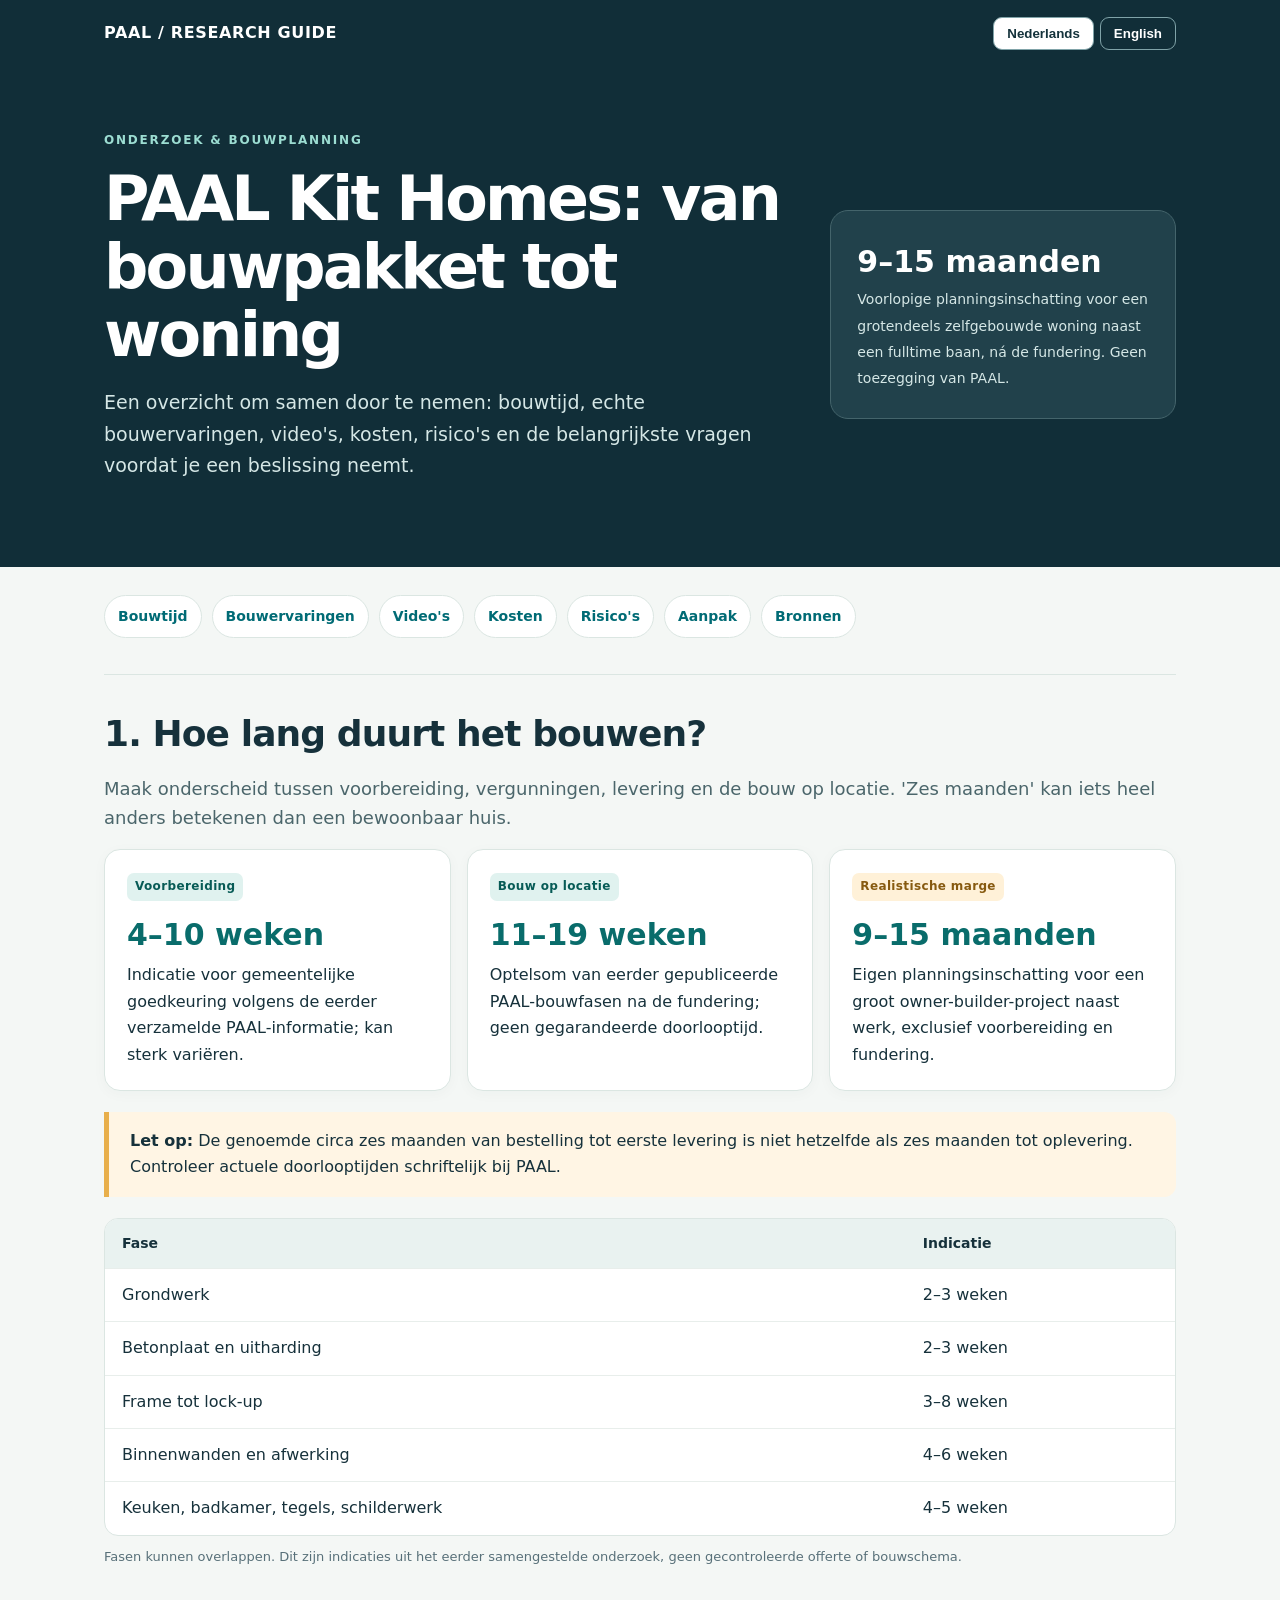
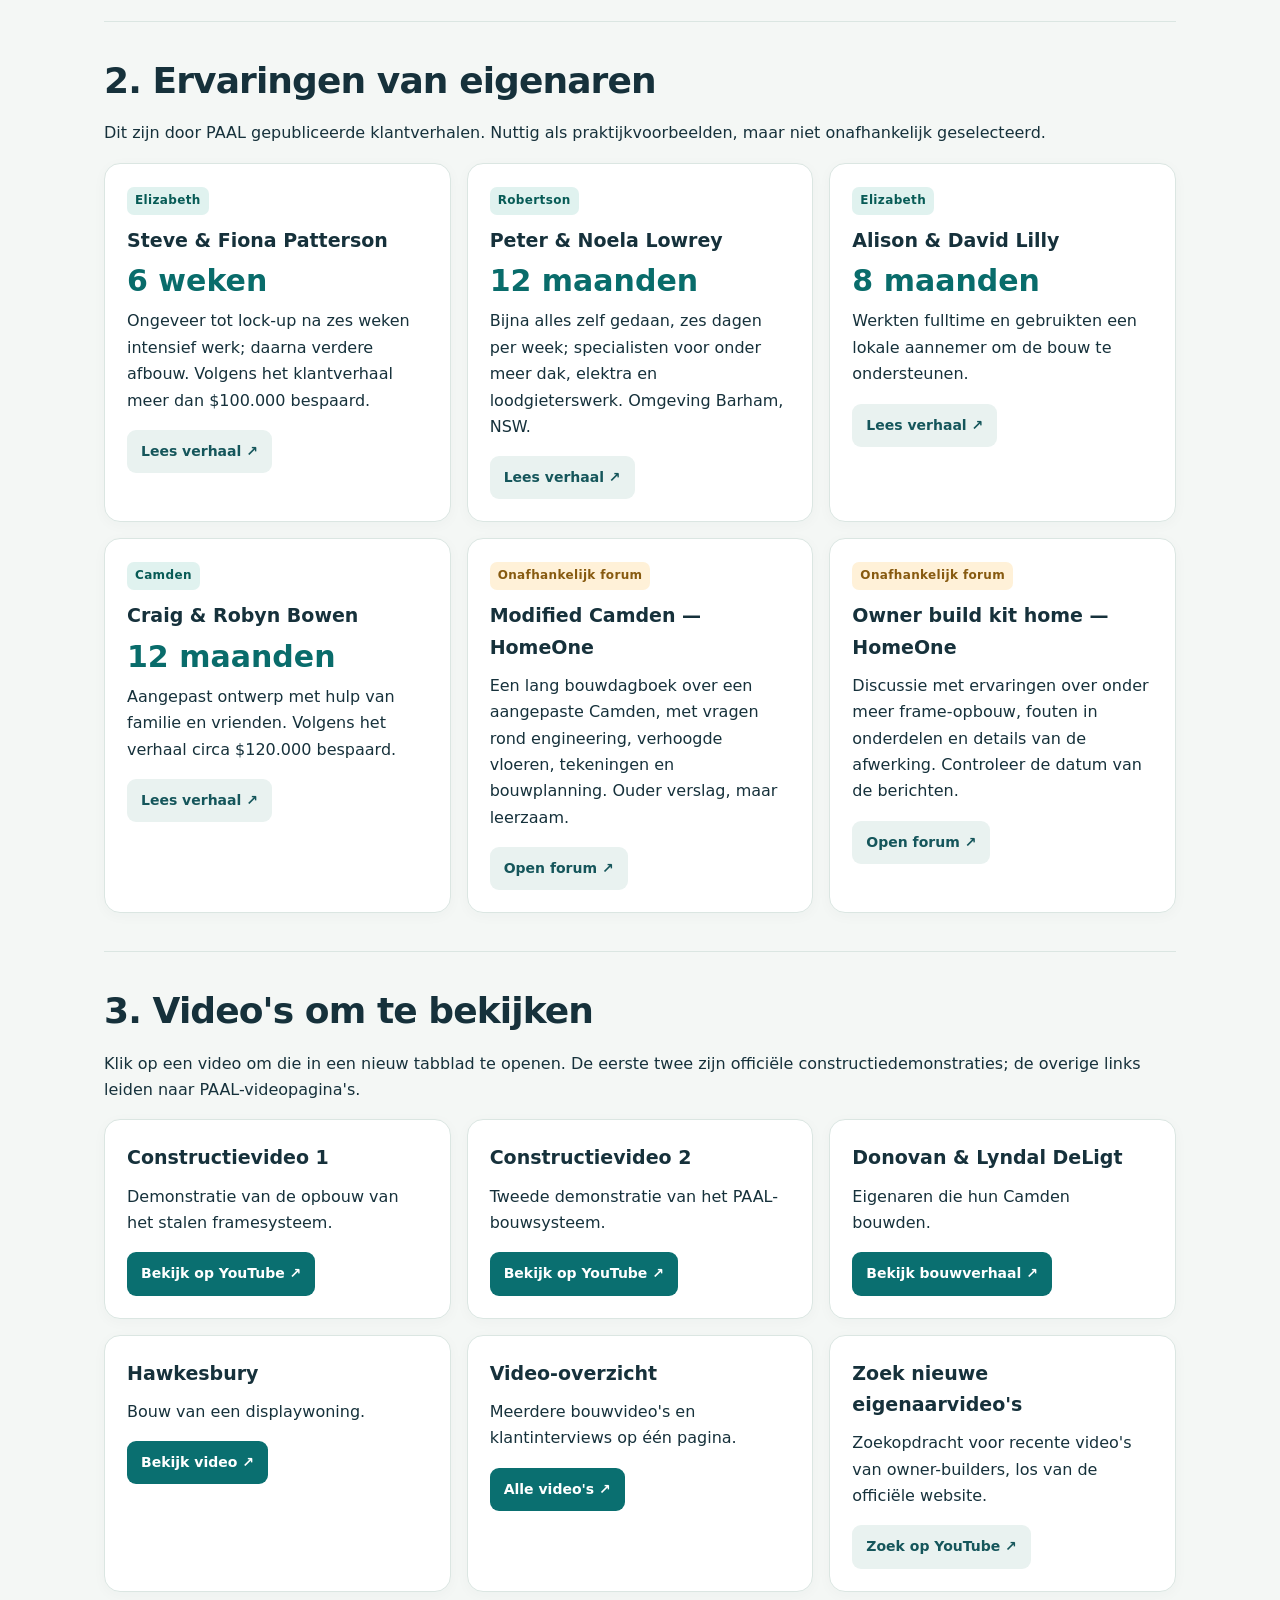
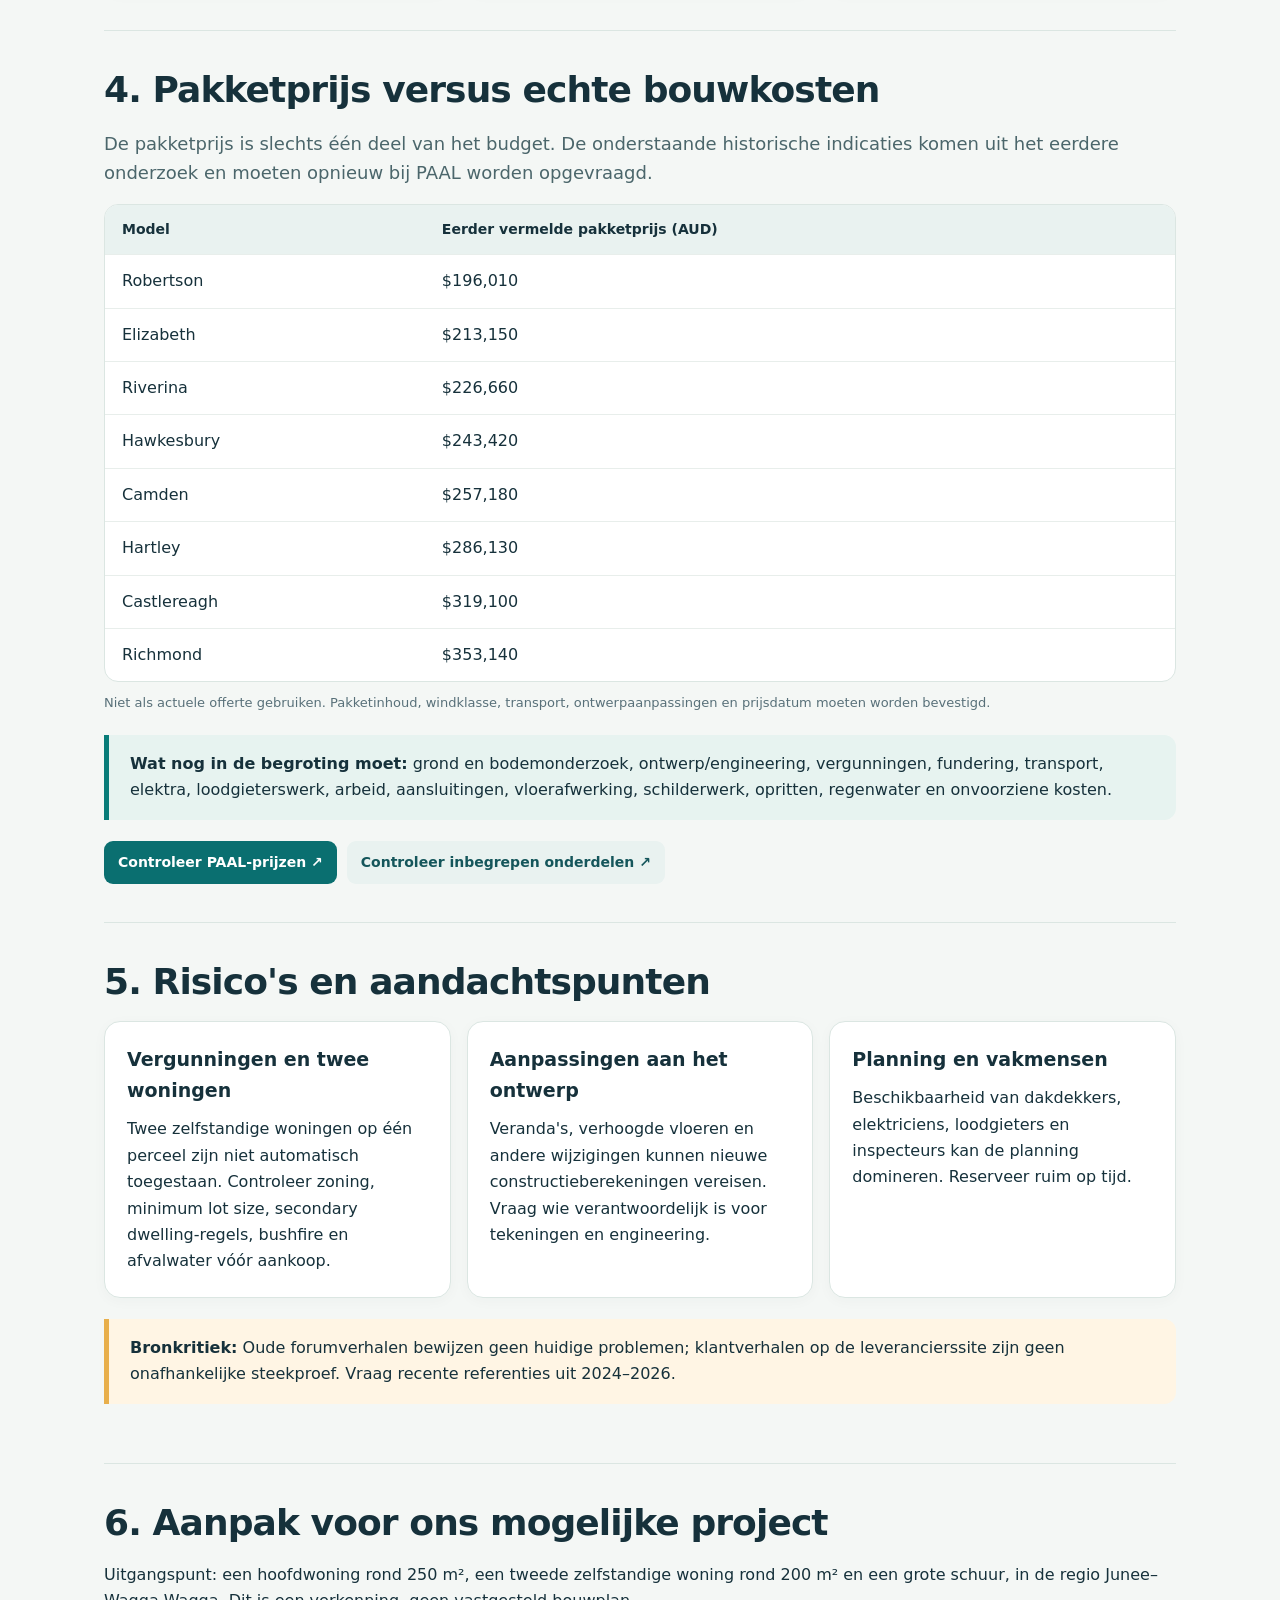
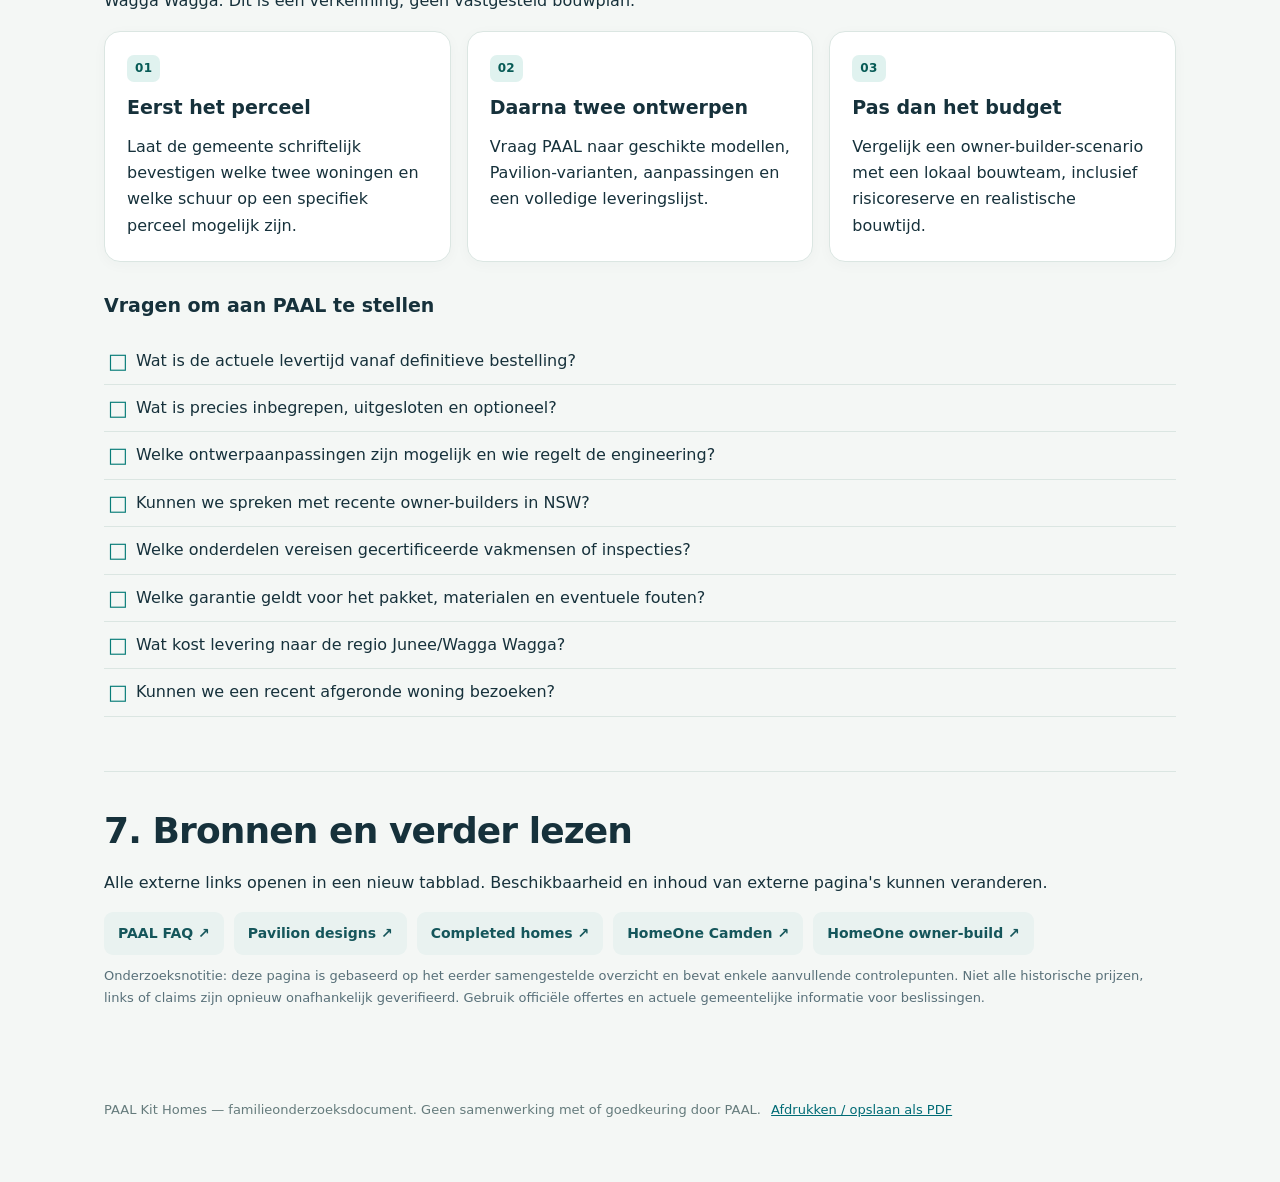
==== index.html @ 4a8296b1 "Add files via upload" ====
<!doctype html>
<html lang="nl"><head><meta charset="utf-8"><meta name="viewport" content="width=device-width,initial-scale=1"><meta name="theme-color" content="#132d36"><title>PAAL Kit Homes | Research Guide</title>
<style>
:root{--ink:#16313b;--muted:#587079;--bg:#f4f7f5;--card:#fff;--accent:#087c78;--line:#dbe6e2;--gold:#e8af4b}*{box-sizing:border-box}html{scroll-behavior:smooth}body{margin:0;font:16px/1.65 system-ui,-apple-system,BlinkMacSystemFont,"Segoe UI",sans-serif;color:var(--ink);background:var(--bg)}a{color:#006b75;text-underline-offset:3px}a:hover{color:#06474c}.top{background:#112e38;color:#fff}.nav{max-width:1120px;margin:auto;padding:17px 24px;display:flex;justify-content:space-between;gap:16px;align-items:center}.brand{font-weight:800;letter-spacing:.04em}.language{display:flex;gap:6px}.language button{border:1px solid #80a3a8;color:white;background:transparent;padding:8px 13px;border-radius:9px;cursor:pointer;font-weight:700}.language button[aria-pressed=true]{background:#fff;color:#14323b}.hero{max-width:1120px;margin:auto;padding:64px 24px 70px;display:grid;grid-template-columns:1.5fr .75fr;gap:35px;align-items:center}.eyebrow{text-transform:uppercase;letter-spacing:.15em;font-size:12px;color:#9cddd2;font-weight:800}.hero h1{font-size:clamp(36px,5vw,62px);line-height:1.1;letter-spacing:-.045em;margin:14px 0 18px}.hero p{font-size:19px;color:#d5e7e6;max-width:650px}.hero-note{border:1px solid #44646b;background:#21414b;border-radius:18px;padding:26px}.hero-note strong{display:block;color:#fff;font-size:30px}.hero-note span{color:#d5e7e6;font-size:14px}.container{max-width:1120px;margin:auto;padding:0 24px}.jump{display:flex;flex-wrap:wrap;gap:10px;margin:28px 0 36px}.jump a{border:1px solid var(--line);background:#fff;padding:9px 13px;border-radius:100px;text-decoration:none;font-size:14px;font-weight:650}.section{padding:25px 0 38px;border-top:1px solid var(--line)}h2{font-size:clamp(26px,3vw,36px);line-height:1.2;letter-spacing:-.025em;margin:12px 0 18px}h3{font-size:19px;margin:0 0 8px}p{margin:10px 0 16px}.lead{font-size:18px;color:#4b666b}.grid{display:grid;grid-template-columns:repeat(3,1fr);gap:16px}.card{background:var(--card);border:1px solid var(--line);border-radius:16px;padding:22px;box-shadow:0 3px 14px #0a343008}.card p:last-child{margin-bottom:0}.tag{display:inline-block;font-size:12px;font-weight:750;letter-spacing:.03em;border-radius:7px;padding:4px 8px;background:#e0f2ef;color:#075b56;margin-bottom:10px}.tag.caution{background:#fff1d8;color:#875a10}.stat{font-size:30px;font-weight:800;line-height:1.15;color:#096c6b;margin:7px 0}.table-wrap{overflow-x:auto;background:white;border:1px solid var(--line);border-radius:14px}table{width:100%;border-collapse:collapse;min-width:580px}th,td{text-align:left;padding:13px 17px;border-bottom:1px solid #e8eeeb;vertical-align:top}th{background:#e9f2f0;font-size:14px}tr:last-child td{border-bottom:0}.callout{border-left:5px solid var(--accent);background:#e7f3f0;border-radius:0 12px 12px 0;padding:16px 21px;margin:21px 0}.callout.warn{border-color:var(--gold);background:#fff5e4}.links{display:flex;gap:10px;flex-wrap:wrap;margin-top:15px}.btn{display:inline-block;text-decoration:none;background:#0a6f70;color:white;border-radius:9px;padding:10px 14px;font-weight:700;font-size:14px}.btn:hover{color:#fff;background:#075455}.btn.secondary{background:#e9f2f0;color:#15565b}.checklist{list-style:none;padding:0}.checklist li{padding:10px 0 10px 32px;border-bottom:1px solid var(--line);position:relative}.checklist li:before{content:"□";position:absolute;left:4px;color:#087c78;font-size:21px;top:6px}.footer{padding:36px 0 60px;color:#657b7c;font-size:13px}.small{font-size:13px;color:var(--muted)}.lang{display:none}.lang.active{display:contents}@media(max-width:760px){.hero{grid-template-columns:1fr;padding:40px 24px}.grid{grid-template-columns:1fr}.nav{padding:13px 18px}.hero-note{max-width:450px}}@media print{.top{background:#fff;color:#000}.hero p,.hero-note span{color:#333}.jump,.language{display:none}.section{break-inside:avoid}.card{box-shadow:none}.btn{color:#000;background:#fff;border:1px solid #aaa}}
</style></head><body>
<div class="top"><div class="nav"><div class="brand">PAAL / RESEARCH GUIDE</div><div class="language" role="group" aria-label="Language"><button id="nl" type="button" aria-pressed="true">Nederlands</button><button id="en" type="button" aria-pressed="false">English</button></div></div><div class="hero"><div><div class="eyebrow"><span data-nl="Onderzoek & bouwplanning" data-en="Research & build planning"></span></div><h1 data-nl="PAAL Kit Homes: van bouwpakket tot woning" data-en="PAAL Kit Homes: from kit to completed home"></h1><p data-nl="Een overzicht om samen door te nemen: bouwtijd, echte bouwervaringen, video's, kosten, risico's en de belangrijkste vragen voordat je een beslissing neemt." data-en="A guide to review together: construction timelines, real owner experiences, videos, costs, risks and the key questions to ask before making a decision."></p></div><aside class="hero-note"><strong data-nl="9–15 maanden" data-en="9–15 months"></strong><span data-nl="Voorlopige planningsinschatting voor een grotendeels zelfgebouwde woning naast een fulltime baan, ná de fundering. Geen toezegging van PAAL." data-en="Indicative planning estimate for a mostly owner-built home alongside full-time work, AFTER foundations. Not a PAAL commitment."></span></aside></div></div>
<main class="container">
<nav class="jump" aria-label="Contents"><a href="#timeline" data-nl="Bouwtijd" data-en="Timeline"></a><a href="#owners" data-nl="Bouwervaringen" data-en="Owner stories"></a><a href="#videos" data-nl="Video's" data-en="Videos"></a><a href="#costs" data-nl="Kosten" data-en="Costs"></a><a href="#risks" data-nl="Risico's" data-en="Risks"></a><a href="#plan" data-nl="Aanpak" data-en="Approach"></a><a href="#sources" data-nl="Bronnen" data-en="Sources"></a></nav>
<section class="section" id="timeline"><h2 data-nl="1. Hoe lang duurt het bouwen?" data-en="1. How long does construction take?"></h2><p class="lead" data-nl="Maak onderscheid tussen voorbereiding, vergunningen, levering en de bouw op locatie. 'Zes maanden' kan iets heel anders betekenen dan een bewoonbaar huis." data-en="Separate design, approvals, delivery and on-site construction. 'Six months' may mean something very different from a move-in-ready home."></p><div class="grid"><article class="card"><span class="tag" data-nl="Voorbereiding" data-en="Preparation"></span><div class="stat">4–10 <span data-nl="weken" data-en="weeks"></span></div><p data-nl="Indicatie voor gemeentelijke goedkeuring volgens de eerder verzamelde PAAL-informatie; kan sterk variëren." data-en="Indicative council approval window from previously gathered PAAL information; can vary substantially."></p></article><article class="card"><span class="tag" data-nl="Bouw op locatie" data-en="On-site build"></span><div class="stat">11–19 <span data-nl="weken" data-en="weeks"></span></div><p data-nl="Optelsom van eerder gepubliceerde PAAL-bouwfasen na de fundering; geen gegarandeerde doorlooptijd." data-en="Sum of previously published PAAL build phases after foundations; not a guaranteed completion period."></p></article><article class="card"><span class="tag caution" data-nl="Realistische marge" data-en="Realistic allowance"></span><div class="stat">9–15 <span data-nl="maanden" data-en="months"></span></div><p data-nl="Eigen planningsinschatting voor een groot owner-builder-project naast werk, exclusief voorbereiding en fundering." data-en="Independent planning allowance for a large owner-builder project alongside employment, excluding approvals and foundations."></p></article></div><div class="callout warn"><strong data-nl="Let op:" data-en="Important:"></strong> <span data-nl="De genoemde circa zes maanden van bestelling tot eerste levering is niet hetzelfde als zes maanden tot oplevering. Controleer actuele doorlooptijden schriftelijk bij PAAL." data-en="The previously cited roughly six months from order to initial kit delivery is NOT six months to completion. Confirm current lead times with PAAL in writing."></span></div><div class="table-wrap"><table><thead><tr><th data-nl="Fase" data-en="Stage"></th><th data-nl="Indicatie" data-en="Indicative duration"></th></tr></thead><tbody><tr><td data-nl="Grondwerk" data-en="Site preparation"></td><td>2–3 <span data-nl="weken" data-en="weeks"></span></td></tr><tr><td data-nl="Betonplaat en uitharding" data-en="Slab and curing"></td><td>2–3 <span data-nl="weken" data-en="weeks"></span></td></tr><tr><td data-nl="Frame tot lock-up" data-en="Frame to lock-up"></td><td>3–8 <span data-nl="weken" data-en="weeks"></span></td></tr><tr><td data-nl="Binnenwanden en afwerking" data-en="Internal linings and fit-out"></td><td>4–6 <span data-nl="weken" data-en="weeks"></span></td></tr><tr><td data-nl="Keuken, badkamer, tegels, schilderwerk" data-en="Kitchen, bathroom, tiling and painting"></td><td>4–5 <span data-nl="weken" data-en="weeks"></span></td></tr></tbody></table></div><p class="small" data-nl="Fasen kunnen overlappen. Dit zijn indicaties uit het eerder samengestelde onderzoek, geen gecontroleerde offerte of bouwschema." data-en="Stages may overlap. These are indicative figures from the earlier research summary, not a verified quote or construction schedule."></p></section>
<section class="section" id="owners"><h2 data-nl="2. Ervaringen van eigenaren" data-en="2. Owner-builder experiences"></h2><p data-nl="Dit zijn door PAAL gepubliceerde klantverhalen. Nuttig als praktijkvoorbeelden, maar niet onafhankelijk geselecteerd." data-en="These customer stories were published by PAAL. Useful examples, but not independently selected."></p><div class="grid"><article class="card"><span class="tag">Elizabeth</span><h3>Steve & Fiona Patterson</h3><div class="stat">6 <span data-nl="weken" data-en="weeks"></span></div><p data-nl="Ongeveer tot lock-up na zes weken intensief werk; daarna verdere afbouw. Volgens het klantverhaal meer dan $100.000 bespaard." data-en="Approximately reached lock-up after six weeks of intensive work; finishing continued afterwards. Owner story claims savings above $100,000."></p><div class="links"><a class="btn secondary" href="https://www.paalkithomes.com.au/testimonial-pages/patterson.php" target="_blank" rel="noopener" data-nl="Lees verhaal ↗" data-en="Read story ↗"></a></div></article><article class="card"><span class="tag">Robertson</span><h3>Peter & Noela Lowrey</h3><div class="stat">12 <span data-nl="maanden" data-en="months"></span></div><p data-nl="Bijna alles zelf gedaan, zes dagen per week; specialisten voor onder meer dak, elektra en loodgieterswerk. Omgeving Barham, NSW." data-en="Mostly DIY, six days a week; specialists for roofing, electrical and plumbing. Near Barham, NSW."></p><div class="links"><a class="btn secondary" href="https://www.paalkithomes.com.au/testimonial-pages/pete-and-noela-lowrey.php" target="_blank" rel="noopener" data-nl="Lees verhaal ↗" data-en="Read story ↗"></a></div></article><article class="card"><span class="tag">Elizabeth</span><h3>Alison & David Lilly</h3><div class="stat">8 <span data-nl="maanden" data-en="months"></span></div><p data-nl="Werkten fulltime en gebruikten een lokale aannemer om de bouw te ondersteunen." data-en="Both worked full-time and engaged a local builder to help with construction."></p><div class="links"><a class="btn secondary" href="https://www.paalkithomes.com.au/testimonial-pages/lilly-glenorie.php" target="_blank" rel="noopener" data-nl="Lees verhaal ↗" data-en="Read story ↗"></a></div></article><article class="card"><span class="tag">Camden</span><h3>Craig & Robyn Bowen</h3><div class="stat">12 <span data-nl="maanden" data-en="months"></span></div><p data-nl="Aangepast ontwerp met hulp van familie en vrienden. Volgens het verhaal circa $120.000 bespaard." data-en="Modified design with help from family and friends. Story claims approximately $120,000 in savings."></p><div class="links"><a class="btn secondary" href="https://www.paalkithomes.com.au/testimonial-pages/bowen-family.php" target="_blank" rel="noopener" data-nl="Lees verhaal ↗" data-en="Read story ↗"></a></div></article><article class="card"><span class="tag caution" data-nl="Onafhankelijk forum" data-en="Independent forum"></span><h3>Modified Camden — HomeOne</h3><p data-nl="Een lang bouwdagboek over een aangepaste Camden, met vragen rond engineering, verhoogde vloeren, tekeningen en bouwplanning. Ouder verslag, maar leerzaam." data-en="A long build diary covering a modified Camden, engineering, raised floors, drawings and project planning. Older material, but instructive."></p><div class="links"><a class="btn secondary" href="https://forum.homeone.com.au/viewtopic.php?f=38&t=34648" target="_blank" rel="noopener" data-nl="Open forum ↗" data-en="Open forum ↗"></a></div></article><article class="card"><span class="tag caution" data-nl="Onafhankelijk forum" data-en="Independent forum"></span><h3>Owner build kit home — HomeOne</h3><p data-nl="Discussie met ervaringen over onder meer frame-opbouw, fouten in onderdelen en details van de afwerking. Controleer de datum van de berichten." data-en="Discussion of frame erection, kit-component issues and finishing details. Check the dates of individual posts."></p><div class="links"><a class="btn secondary" href="https://forum.homeone.com.au/viewtopic.php?f=38&t=53574" target="_blank" rel="noopener" data-nl="Open forum ↗" data-en="Open forum ↗"></a></div></article></div></section>
<section class="section" id="videos"><h2 data-nl="3. Video's om te bekijken" data-en="3. Videos worth watching"></h2><p data-nl="Klik op een video om die in een nieuw tabblad te openen. De eerste twee zijn officiële constructiedemonstraties; de overige links leiden naar PAAL-videopagina's." data-en="Open each video in a new tab. The first two are official construction demonstrations; the other links lead to PAAL video pages."></p><div class="grid"><article class="card"><h3 data-nl="Constructievideo 1" data-en="Construction video 1"></h3><p data-nl="Demonstratie van de opbouw van het stalen framesysteem." data-en="Demonstration of the steel-frame assembly process."></p><a class="btn" href="https://www.youtube.com/watch?v=qHJHJWfPE0Q" target="_blank" rel="noopener" data-nl="Bekijk op YouTube ↗" data-en="Watch on YouTube ↗"></a></article><article class="card"><h3 data-nl="Constructievideo 2" data-en="Construction video 2"></h3><p data-nl="Tweede demonstratie van het PAAL-bouwsysteem." data-en="A second demonstration of the PAAL building system."></p><a class="btn" href="https://www.youtube.com/watch?v=G8zOZgBZOZg" target="_blank" rel="noopener" data-nl="Bekijk op YouTube ↗" data-en="Watch on YouTube ↗"></a></article><article class="card"><h3>Donovan & Lyndal DeLigt</h3><p data-nl="Eigenaren die hun Camden bouwden." data-en="Owners building their Camden home."></p><a class="btn" href="https://www.paalkithomes.com.au/video/kit-home-owner-builder.php" target="_blank" rel="noopener" data-nl="Bekijk bouwverhaal ↗" data-en="Watch build story ↗"></a></article><article class="card"><h3>Hawkesbury</h3><p data-nl="Bouw van een displaywoning." data-en="Construction of a display home."></p><a class="btn" href="https://www.paalkithomes.com.au/video/easy-to-build-kit-homes.php" target="_blank" rel="noopener" data-nl="Bekijk video ↗" data-en="Watch video ↗"></a></article><article class="card"><h3 data-nl="Video-overzicht" data-en="Video collection"></h3><p data-nl="Meerdere bouwvideo's en klantinterviews op één pagina." data-en="More construction videos and customer interviews in one place."></p><a class="btn" href="https://www.paalkithomes.com.au/video/videos-construction-design.php" target="_blank" rel="noopener" data-nl="Alle video's ↗" data-en="All videos ↗"></a></article><article class="card"><h3 data-nl="Zoek nieuwe eigenaarvideo's" data-en="Find newer owner videos"></h3><p data-nl="Zoekopdracht voor recente video's van owner-builders, los van de officiële website." data-en="Search for newer owner-builder videos beyond the official site."></p><a class="btn secondary" href="https://www.youtube.com/results?search_query=PAAL+kit+homes+owner+builder" target="_blank" rel="noopener" data-nl="Zoek op YouTube ↗" data-en="Search YouTube ↗"></a></article></div></section>
<section class="section" id="costs"><h2 data-nl="4. Pakketprijs versus echte bouwkosten" data-en="4. Kit price versus total build cost"></h2><p class="lead" data-nl="De pakketprijs is slechts één deel van het budget. De onderstaande historische indicaties komen uit het eerdere onderzoek en moeten opnieuw bij PAAL worden opgevraagd." data-en="The kit price is only one part of the budget. The indicative figures below came from earlier research and must be reconfirmed with PAAL."></p><div class="table-wrap"><table><thead><tr><th data-nl="Model" data-en="Model"></th><th data-nl="Eerder vermelde pakketprijs (AUD)" data-en="Previously quoted kit price (AUD)"></th></tr></thead><tbody><tr><td>Robertson</td><td>$196,010</td></tr><tr><td>Elizabeth</td><td>$213,150</td></tr><tr><td>Riverina</td><td>$226,660</td></tr><tr><td>Hawkesbury</td><td>$243,420</td></tr><tr><td>Camden</td><td>$257,180</td></tr><tr><td>Hartley</td><td>$286,130</td></tr><tr><td>Castlereagh</td><td>$319,100</td></tr><tr><td>Richmond</td><td>$353,140</td></tr></tbody></table></div><p class="small" data-nl="Niet als actuele offerte gebruiken. Pakketinhoud, windklasse, transport, ontwerpaanpassingen en prijsdatum moeten worden bevestigd." data-en="Not a current quote. Confirm inclusions, wind classification, freight, modifications and quote date."></p><div class="callout"><strong data-nl="Wat nog in de begroting moet:" data-en="Also allow for:"></strong> <span data-nl="grond en bodemonderzoek, ontwerp/engineering, vergunningen, fundering, transport, elektra, loodgieterswerk, arbeid, aansluitingen, vloerafwerking, schilderwerk, opritten, regenwater en onvoorziene kosten." data-en="land and geotechnical investigation, design/engineering, approvals, foundations, freight, electrical, plumbing, labour, utilities, flooring, painting, driveway, stormwater and contingency."></span></div><div class="links"><a class="btn" href="https://www.paalkithomes.com.au/about/kit-homes-prices.php" target="_blank" rel="noopener" data-nl="Controleer PAAL-prijzen ↗" data-en="Check PAAL prices ↗"></a><a class="btn secondary" href="https://www.paalkithomes.com.au/about/kit-homes-inclusions.php" target="_blank" rel="noopener" data-nl="Controleer inbegrepen onderdelen ↗" data-en="Check kit inclusions ↗"></a></div></section>
<section class="section" id="risks"><h2 data-nl="5. Risico's en aandachtspunten" data-en="5. Risks and watch-outs"></h2><div class="grid"><article class="card"><h3 data-nl="Vergunningen en twee woningen" data-en="Approvals and two dwellings"></h3><p data-nl="Twee zelfstandige woningen op één perceel zijn niet automatisch toegestaan. Controleer zoning, minimum lot size, secondary dwelling-regels, bushfire en afvalwater vóór aankoop." data-en="Two independent dwellings on one lot are not automatically permitted. Check zoning, minimum lot size, secondary-dwelling rules, bushfire requirements and wastewater before buying."></p></article><article class="card"><h3 data-nl="Aanpassingen aan het ontwerp" data-en="Design modifications"></h3><p data-nl="Veranda's, verhoogde vloeren en andere wijzigingen kunnen nieuwe constructieberekeningen vereisen. Vraag wie verantwoordelijk is voor tekeningen en engineering." data-en="Verandahs, raised floors and other changes can require revised structural engineering. Confirm who owns drawings and engineering responsibility."></p></article><article class="card"><h3 data-nl="Planning en vakmensen" data-en="Scheduling and trades"></h3><p data-nl="Beschikbaarheid van dakdekkers, elektriciens, loodgieters en inspecteurs kan de planning domineren. Reserveer ruim op tijd." data-en="Availability of roofers, electricians, plumbers and inspectors can control the critical path. Book well ahead."></p></article></div><div class="callout warn"><strong data-nl="Bronkritiek:" data-en="Source caution:"></strong> <span data-nl="Oude forumverhalen bewijzen geen huidige problemen; klantverhalen op de leverancierssite zijn geen onafhankelijke steekproef. Vraag recente referenties uit 2024–2026." data-en="Old forum reports do not establish current defects; supplier-selected testimonials are not an independent sample. Request recent 2024–2026 references."></span></div></section>
<section class="section" id="plan"><h2 data-nl="6. Aanpak voor ons mogelijke project" data-en="6. Approach for our potential project"></h2><p data-nl="Uitgangspunt: een hoofdwoning rond 250 m², een tweede zelfstandige woning rond 200 m² en een grote schuur, in de regio Junee–Wagga Wagga. Dit is een verkenning, geen vastgesteld bouwplan." data-en="Working concept: a main home around 250 m², a second independent home around 200 m² and a large shed, in the Junee–Wagga Wagga area. This is exploratory, not an approved build plan."></p><div class="grid"><article class="card"><span class="tag">01</span><h3 data-nl="Eerst het perceel" data-en="Land first"></h3><p data-nl="Laat de gemeente schriftelijk bevestigen welke twee woningen en welke schuur op een specifiek perceel mogelijk zijn." data-en="Obtain written council advice on whether the specific lot can support two dwellings and a large shed."></p></article><article class="card"><span class="tag">02</span><h3 data-nl="Daarna twee ontwerpen" data-en="Then two designs"></h3><p data-nl="Vraag PAAL naar geschikte modellen, Pavilion-varianten, aanpassingen en een volledige leveringslijst." data-en="Ask PAAL for suitable models, Pavilion options, modifications and a complete inclusions schedule."></p></article><article class="card"><span class="tag">03</span><h3 data-nl="Pas dan het budget" data-en="Only then the budget"></h3><p data-nl="Vergelijk een owner-builder-scenario met een lokaal bouwteam, inclusief risicoreserve en realistische bouwtijd." data-en="Compare an owner-builder scenario with a local building crew, including contingency and realistic timelines."></p></article></div><h3 style="margin-top:28px" data-nl="Vragen om aan PAAL te stellen" data-en="Questions to ask PAAL"></h3><ul class="checklist"><li data-nl="Wat is de actuele levertijd vanaf definitieve bestelling?" data-en="What is the current lead time from final order?"></li><li data-nl="Wat is precies inbegrepen, uitgesloten en optioneel?" data-en="Exactly what is included, excluded and optional?"></li><li data-nl="Welke ontwerpaanpassingen zijn mogelijk en wie regelt de engineering?" data-en="Which design changes are possible and who handles engineering?"></li><li data-nl="Kunnen we spreken met recente owner-builders in NSW?" data-en="Can we speak with recent owner-builders in NSW?"></li><li data-nl="Welke onderdelen vereisen gecertificeerde vakmensen of inspecties?" data-en="Which elements require licensed trades or inspections?"></li><li data-nl="Welke garantie geldt voor het pakket, materialen en eventuele fouten?" data-en="What warranties apply to the kit, materials and errors?"></li><li data-nl="Wat kost levering naar de regio Junee/Wagga Wagga?" data-en="What does delivery to Junee/Wagga Wagga cost?"></li><li data-nl="Kunnen we een recent afgeronde woning bezoeken?" data-en="Can we visit a recently completed home?"></li></ul></section>
<section class="section" id="sources"><h2 data-nl="7. Bronnen en verder lezen" data-en="7. Sources and further reading"></h2><p data-nl="Alle externe links openen in een nieuw tabblad. Beschikbaarheid en inhoud van externe pagina's kunnen veranderen." data-en="External links open in a new tab. Third-party page availability and content may change."></p><div class="links"><a class="btn secondary" href="https://www.paalkithomes.com.au/faq/" target="_blank" rel="noopener">PAAL FAQ ↗</a><a class="btn secondary" href="https://www.paalkithomes.com.au/kit-homes/pavilion-designs.php" target="_blank" rel="noopener">Pavilion designs ↗</a><a class="btn secondary" href="https://www.paalkithomes.com.au/kit-homes/completed-kit-homes.php" target="_blank" rel="noopener">Completed homes ↗</a><a class="btn secondary" href="https://forum.homeone.com.au/viewtopic.php?f=38&t=34648" target="_blank" rel="noopener">HomeOne Camden ↗</a><a class="btn secondary" href="https://forum.homeone.com.au/viewtopic.php?f=38&t=53574" target="_blank" rel="noopener">HomeOne owner-build ↗</a></div><p class="small" data-nl="Onderzoeksnotitie: deze pagina is gebaseerd op het eerder samengestelde overzicht en bevat enkele aanvullende controlepunten. Niet alle historische prijzen, links of claims zijn opnieuw onafhankelijk geverifieerd. Gebruik officiële offertes en actuele gemeentelijke informatie voor beslissingen." data-en="Research note: this page is based on an earlier research summary with additional due-diligence points. Not all historic prices, links or claims have been independently reverified. Use formal quotes and current council advice for decisions."></p></section>
<footer class="footer"><span data-nl="PAAL Kit Homes — familieonderzoeksdocument. Geen samenwerking met of goedkeuring door PAAL. " data-en="PAAL Kit Homes — family research guide. Not affiliated with or endorsed by PAAL. "></span><button type="button" onclick="window.print()" style="cursor:pointer;border:0;background:transparent;color:#006b75;text-decoration:underline;font:inherit" data-nl="Afdrukken / opslaan als PDF" data-en="Print / save as PDF"></button></footer>
</main><script>
(function(){const buttons={nl:document.getElementById('nl'),en:document.getElementById('en')};function setLang(lang){document.documentElement.lang=lang;document.querySelectorAll('[data-nl][data-en]').forEach(el=>{el.textContent=el.dataset[lang]});Object.keys(buttons).forEach(key=>buttons[key].setAttribute('aria-pressed',String(key===lang)));try{localStorage.setItem('paal-lang',lang)}catch(e){}}Object.keys(buttons).forEach(lang=>buttons[lang].addEventListener('click',()=>setLang(lang)));let saved='nl';try{saved=localStorage.getItem('paal-lang')||'nl'}catch(e){}setLang(saved==='en'?'en':'nl')})();
</script></body></html>
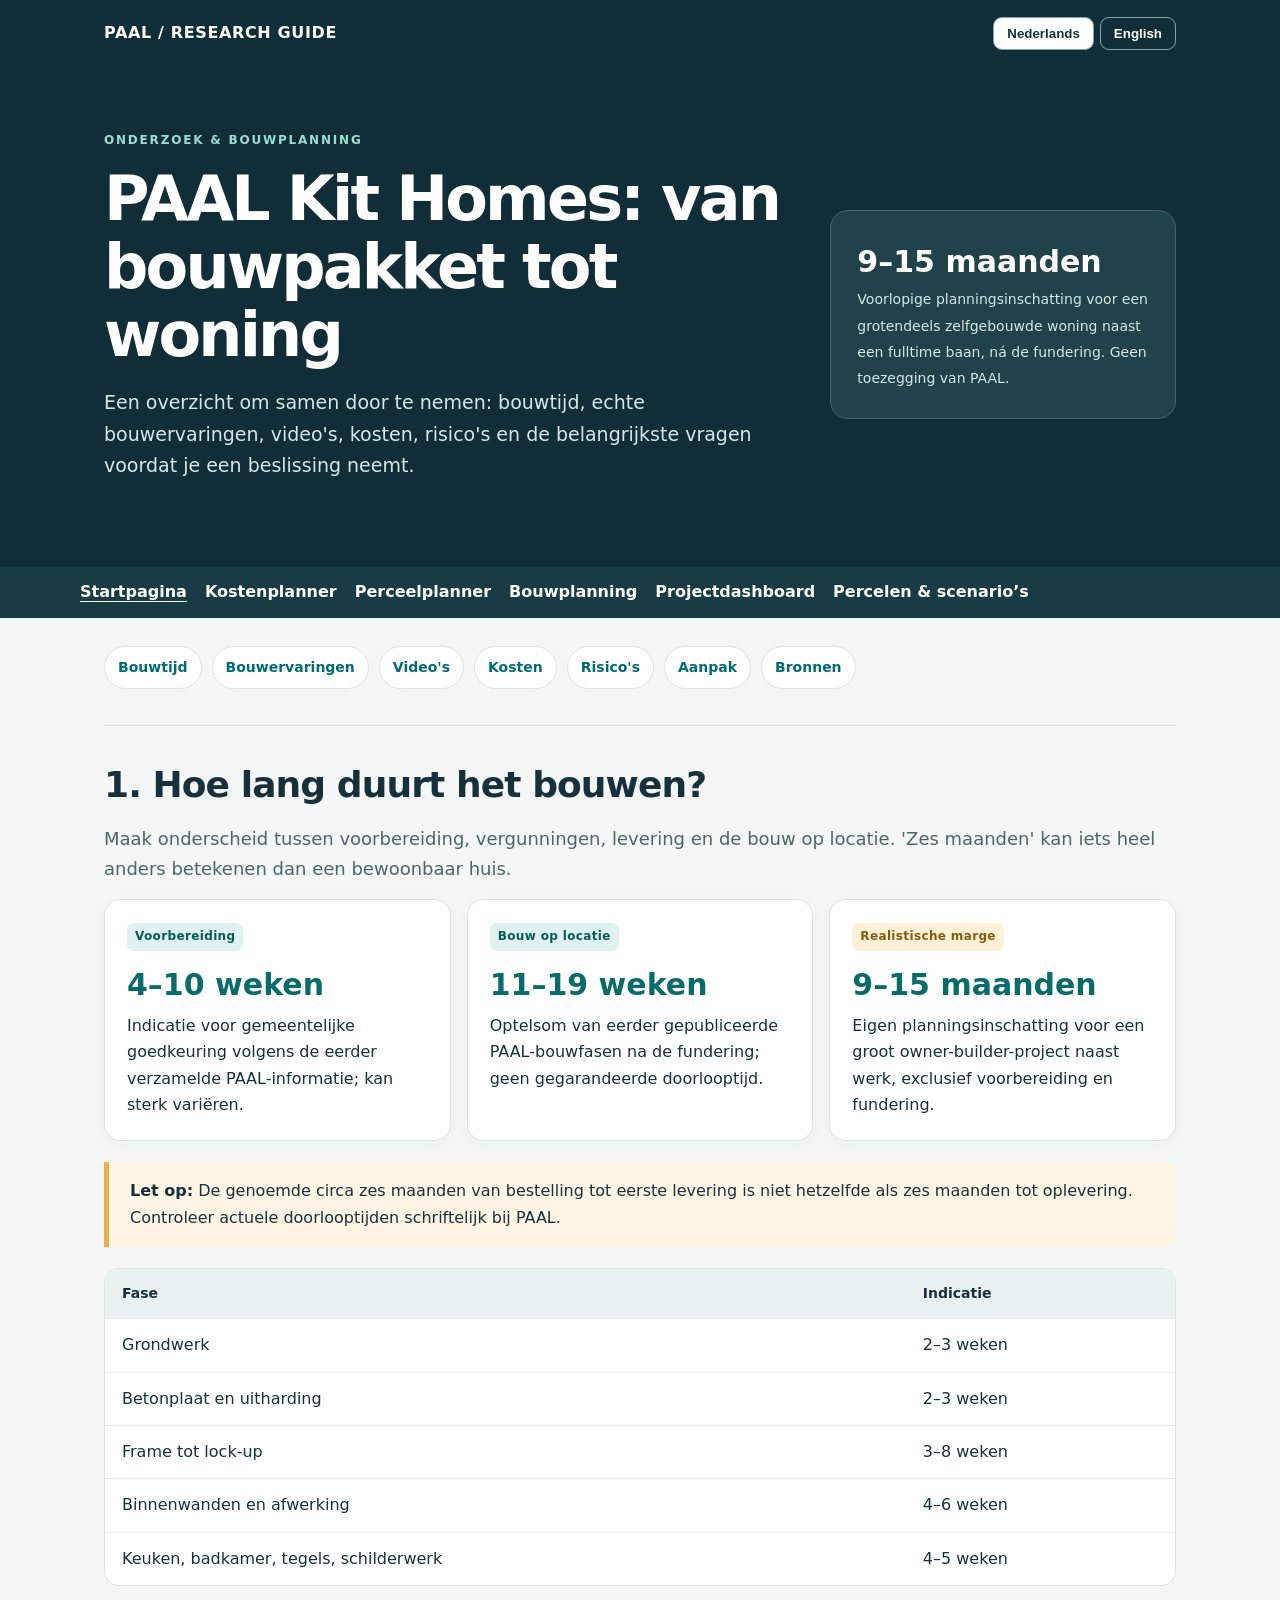
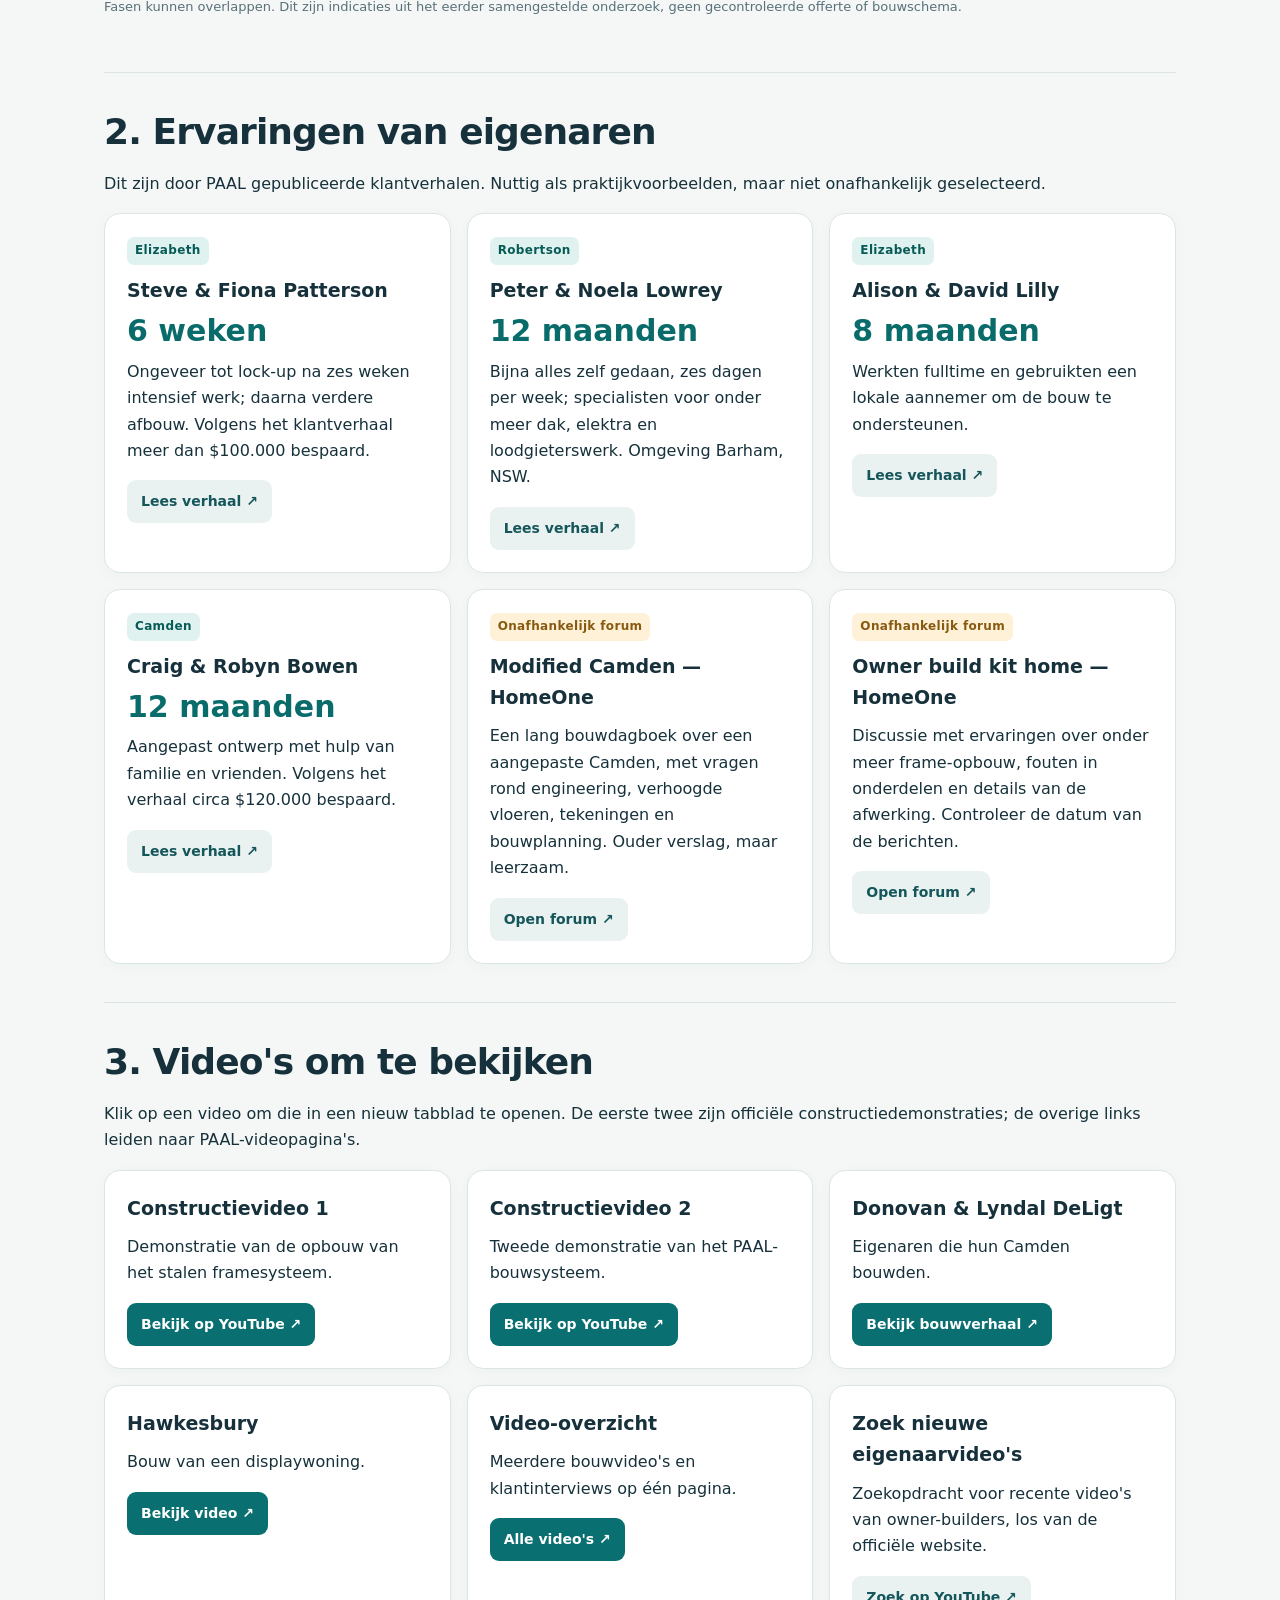
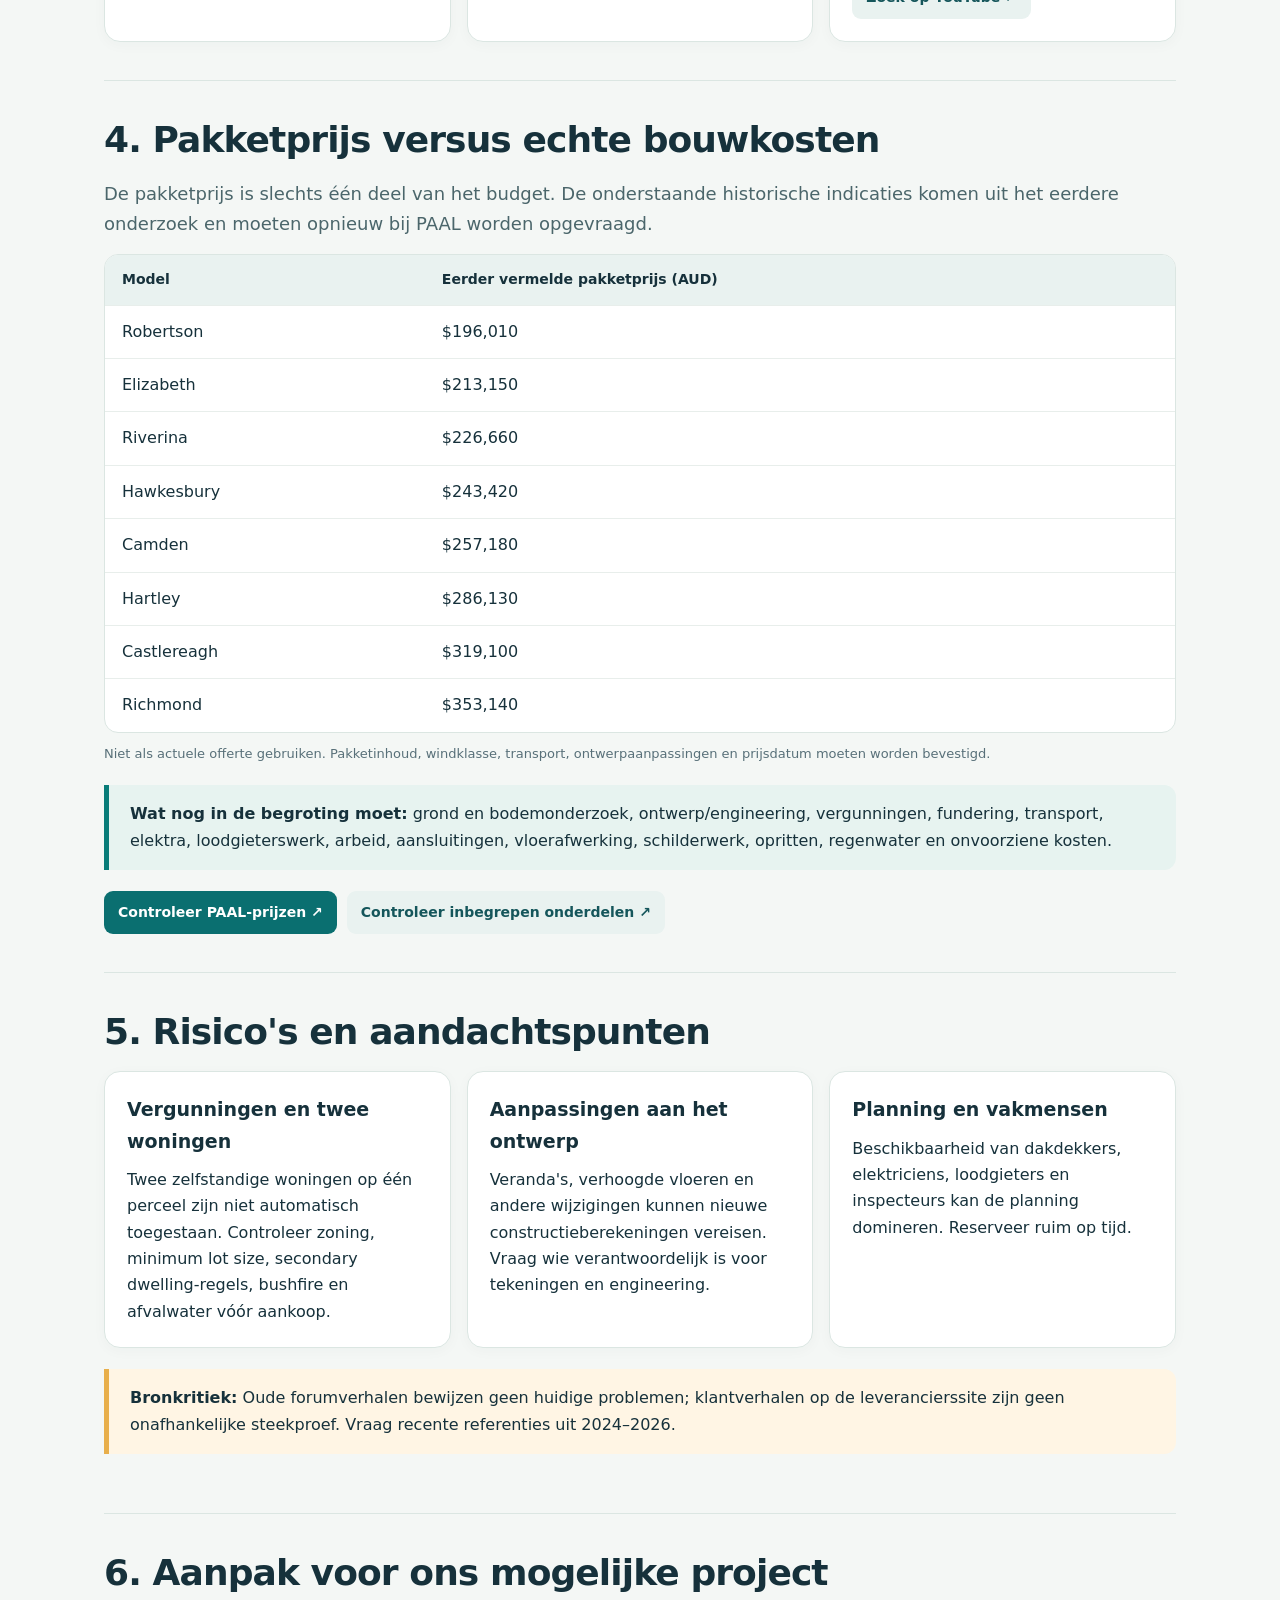
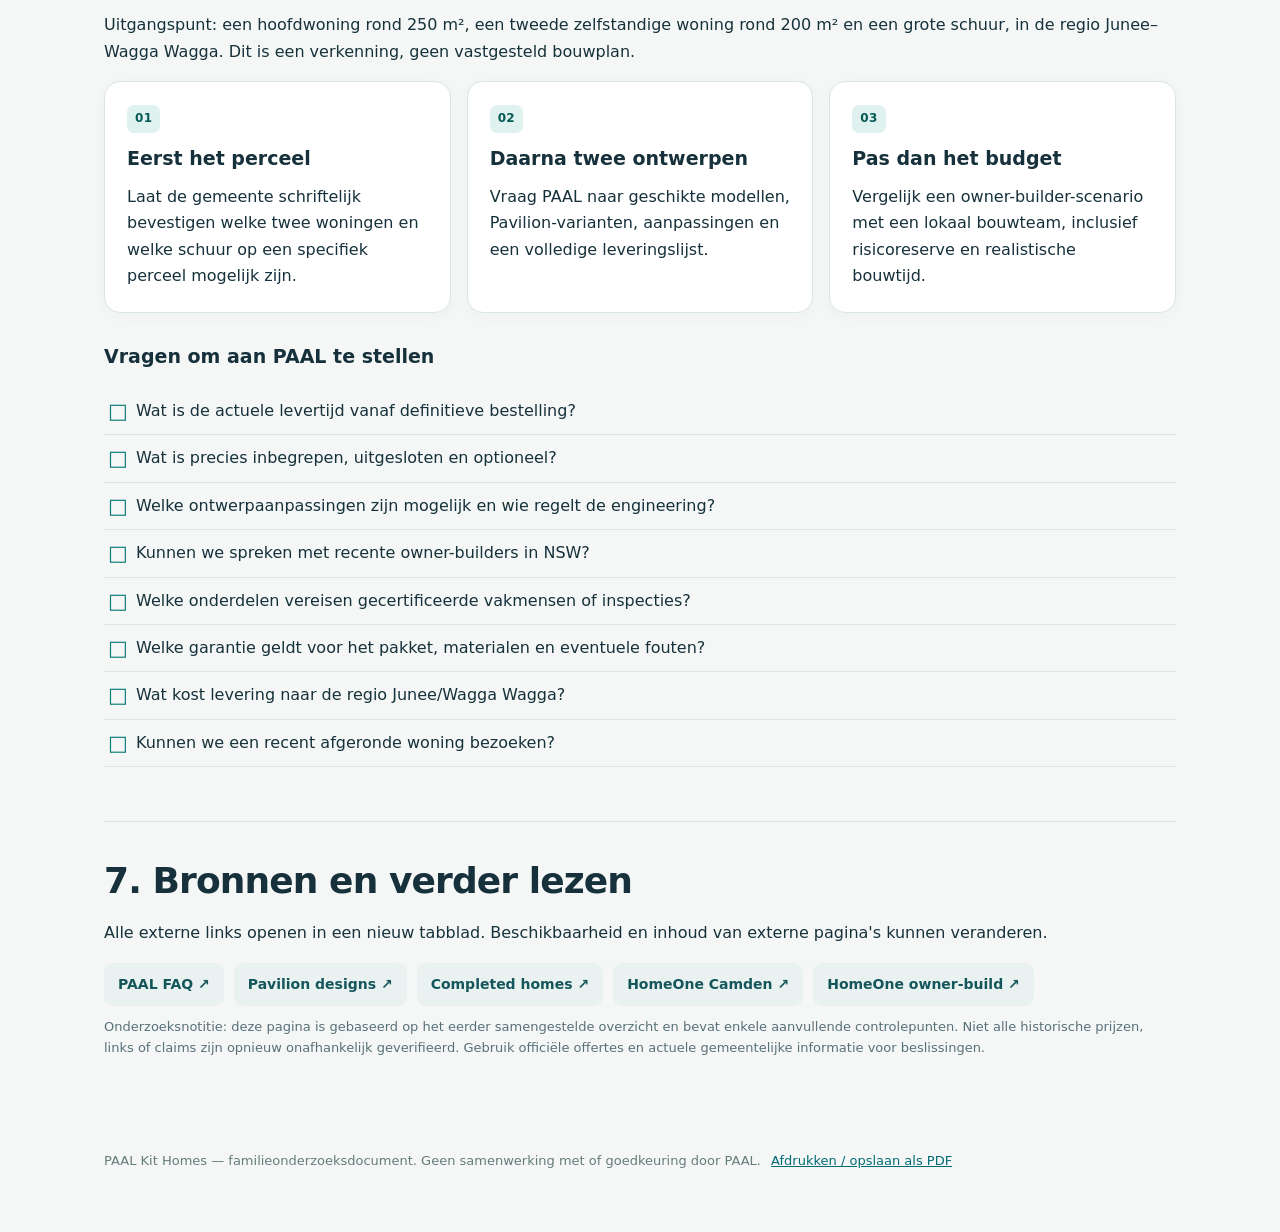
==== commit 2a61304a: "Publish PAAL v2.0 Stable site and planner on GitHub Pages" ====
--- a/index.html
+++ b/index.html
@@ -2,10 +2,11 @@
 <html lang="nl"><head><meta charset="utf-8"><meta name="viewport" content="width=device-width,initial-scale=1"><meta name="theme-color" content="#132d36"><title>PAAL Kit Homes | Research Guide</title>
 <style>
 :root{--ink:#16313b;--muted:#587079;--bg:#f4f7f5;--card:#fff;--accent:#087c78;--line:#dbe6e2;--gold:#e8af4b}*{box-sizing:border-box}html{scroll-behavior:smooth}body{margin:0;font:16px/1.65 system-ui,-apple-system,BlinkMacSystemFont,"Segoe UI",sans-serif;color:var(--ink);background:var(--bg)}a{color:#006b75;text-underline-offset:3px}a:hover{color:#06474c}.top{background:#112e38;color:#fff}.nav{max-width:1120px;margin:auto;padding:17px 24px;display:flex;justify-content:space-between;gap:16px;align-items:center}.brand{font-weight:800;letter-spacing:.04em}.language{display:flex;gap:6px}.language button{border:1px solid #80a3a8;color:white;background:transparent;padding:8px 13px;border-radius:9px;cursor:pointer;font-weight:700}.language button[aria-pressed=true]{background:#fff;color:#14323b}.hero{max-width:1120px;margin:auto;padding:64px 24px 70px;display:grid;grid-template-columns:1.5fr .75fr;gap:35px;align-items:center}.eyebrow{text-transform:uppercase;letter-spacing:.15em;font-size:12px;color:#9cddd2;font-weight:800}.hero h1{font-size:clamp(36px,5vw,62px);line-height:1.1;letter-spacing:-.045em;margin:14px 0 18px}.hero p{font-size:19px;color:#d5e7e6;max-width:650px}.hero-note{border:1px solid #44646b;background:#21414b;border-radius:18px;padding:26px}.hero-note strong{display:block;color:#fff;font-size:30px}.hero-note span{color:#d5e7e6;font-size:14px}.container{max-width:1120px;margin:auto;padding:0 24px}.jump{display:flex;flex-wrap:wrap;gap:10px;margin:28px 0 36px}.jump a{border:1px solid var(--line);background:#fff;padding:9px 13px;border-radius:100px;text-decoration:none;font-size:14px;font-weight:650}.section{padding:25px 0 38px;border-top:1px solid var(--line)}h2{font-size:clamp(26px,3vw,36px);line-height:1.2;letter-spacing:-.025em;margin:12px 0 18px}h3{font-size:19px;margin:0 0 8px}p{margin:10px 0 16px}.lead{font-size:18px;color:#4b666b}.grid{display:grid;grid-template-columns:repeat(3,1fr);gap:16px}.card{background:var(--card);border:1px solid var(--line);border-radius:16px;padding:22px;box-shadow:0 3px 14px #0a343008}.card p:last-child{margin-bottom:0}.tag{display:inline-block;font-size:12px;font-weight:750;letter-spacing:.03em;border-radius:7px;padding:4px 8px;background:#e0f2ef;color:#075b56;margin-bottom:10px}.tag.caution{background:#fff1d8;color:#875a10}.stat{font-size:30px;font-weight:800;line-height:1.15;color:#096c6b;margin:7px 0}.table-wrap{overflow-x:auto;background:white;border:1px solid var(--line);border-radius:14px}table{width:100%;border-collapse:collapse;min-width:580px}th,td{text-align:left;padding:13px 17px;border-bottom:1px solid #e8eeeb;vertical-align:top}th{background:#e9f2f0;font-size:14px}tr:last-child td{border-bottom:0}.callout{border-left:5px solid var(--accent);background:#e7f3f0;border-radius:0 12px 12px 0;padding:16px 21px;margin:21px 0}.callout.warn{border-color:var(--gold);background:#fff5e4}.links{display:flex;gap:10px;flex-wrap:wrap;margin-top:15px}.btn{display:inline-block;text-decoration:none;background:#0a6f70;color:white;border-radius:9px;padding:10px 14px;font-weight:700;font-size:14px}.btn:hover{color:#fff;background:#075455}.btn.secondary{background:#e9f2f0;color:#15565b}.checklist{list-style:none;padding:0}.checklist li{padding:10px 0 10px 32px;border-bottom:1px solid var(--line);position:relative}.checklist li:before{content:"□";position:absolute;left:4px;color:#087c78;font-size:21px;top:6px}.footer{padding:36px 0 60px;color:#657b7c;font-size:13px}.small{font-size:13px;color:var(--muted)}.lang{display:none}.lang.active{display:contents}@media(max-width:760px){.hero{grid-template-columns:1fr;padding:40px 24px}.grid{grid-template-columns:1fr}.nav{padding:13px 18px}.hero-note{max-width:450px}}@media print{.top{background:#fff;color:#000}.hero p,.hero-note span{color:#333}.jump,.language{display:none}.section{break-inside:avoid}.card{box-shadow:none}.btn{color:#000;background:#fff;border:1px solid #aaa}}
+#paal-main-navigation{display:flex;flex-wrap:wrap;gap:8px 18px;padding:12px max(24px,calc((100vw - 1120px)/2));background:#193b44}#paal-main-navigation a{color:white;font-weight:600;text-decoration:none}#paal-main-navigation a:hover,#paal-main-navigation a[aria-current="page"]{text-decoration:underline;text-underline-offset:4px}@media print{#paal-main-navigation{display:none}}
 </style></head><body>
 <div class="top"><div class="nav"><div class="brand">PAAL / RESEARCH GUIDE</div><div class="language" role="group" aria-label="Language"><button id="nl" type="button" aria-pressed="true">Nederlands</button><button id="en" type="button" aria-pressed="false">English</button></div></div><div class="hero"><div><div class="eyebrow"><span data-nl="Onderzoek & bouwplanning" data-en="Research & build planning"></span></div><h1 data-nl="PAAL Kit Homes: van bouwpakket tot woning" data-en="PAAL Kit Homes: from kit to completed home"></h1><p data-nl="Een overzicht om samen door te nemen: bouwtijd, echte bouwervaringen, video's, kosten, risico's en de belangrijkste vragen voordat je een beslissing neemt." data-en="A guide to review together: construction timelines, real owner experiences, videos, costs, risks and the key questions to ask before making a decision."></p></div><aside class="hero-note"><strong data-nl="9–15 maanden" data-en="9–15 months"></strong><span data-nl="Voorlopige planningsinschatting voor een grotendeels zelfgebouwde woning naast een fulltime baan, ná de fundering. Geen toezegging van PAAL." data-en="Indicative planning estimate for a mostly owner-built home alongside full-time work, AFTER foundations. Not a PAAL commitment."></span></aside></div></div>
 <main class="container">
-<nav class="jump" aria-label="Contents"><a href="#timeline" data-nl="Bouwtijd" data-en="Timeline"></a><a href="#owners" data-nl="Bouwervaringen" data-en="Owner stories"></a><a href="#videos" data-nl="Video's" data-en="Videos"></a><a href="#costs" data-nl="Kosten" data-en="Costs"></a><a href="#risks" data-nl="Risico's" data-en="Risks"></a><a href="#plan" data-nl="Aanpak" data-en="Approach"></a><a href="#sources" data-nl="Bronnen" data-en="Sources"></a></nav>
+<nav class="jump" aria-label="Contents"><a href="#timeline" data-nl="Bouwtijd" data-en="Timeline"></a><a href="#owners" data-nl="Bouwervaringen" data-en="Owner stories"></a><a href="#videos" data-nl="Video's" data-en="Videos"></a><a href="#costs" data-nl="Kosten" data-en="Costs"></a><a href="#risks" data-nl="Risico's" data-en="Risks"></a><a href="#plan" data-nl="Aanpak" data-en="Approach"></a><a href="#sources" data-nl="Bronnen" data-en="Sources"></a> </nav>
 <section class="section" id="timeline"><h2 data-nl="1. Hoe lang duurt het bouwen?" data-en="1. How long does construction take?"></h2><p class="lead" data-nl="Maak onderscheid tussen voorbereiding, vergunningen, levering en de bouw op locatie. 'Zes maanden' kan iets heel anders betekenen dan een bewoonbaar huis." data-en="Separate design, approvals, delivery and on-site construction. 'Six months' may mean something very different from a move-in-ready home."></p><div class="grid"><article class="card"><span class="tag" data-nl="Voorbereiding" data-en="Preparation"></span><div class="stat">4–10 <span data-nl="weken" data-en="weeks"></span></div><p data-nl="Indicatie voor gemeentelijke goedkeuring volgens de eerder verzamelde PAAL-informatie; kan sterk variëren." data-en="Indicative council approval window from previously gathered PAAL information; can vary substantially."></p></article><article class="card"><span class="tag" data-nl="Bouw op locatie" data-en="On-site build"></span><div class="stat">11–19 <span data-nl="weken" data-en="weeks"></span></div><p data-nl="Optelsom van eerder gepubliceerde PAAL-bouwfasen na de fundering; geen gegarandeerde doorlooptijd." data-en="Sum of previously published PAAL build phases after foundations; not a guaranteed completion period."></p></article><article class="card"><span class="tag caution" data-nl="Realistische marge" data-en="Realistic allowance"></span><div class="stat">9–15 <span data-nl="maanden" data-en="months"></span></div><p data-nl="Eigen planningsinschatting voor een groot owner-builder-project naast werk, exclusief voorbereiding en fundering." data-en="Independent planning allowance for a large owner-builder project alongside employment, excluding approvals and foundations."></p></article></div><div class="callout warn"><strong data-nl="Let op:" data-en="Important:"></strong> <span data-nl="De genoemde circa zes maanden van bestelling tot eerste levering is niet hetzelfde als zes maanden tot oplevering. Controleer actuele doorlooptijden schriftelijk bij PAAL." data-en="The previously cited roughly six months from order to initial kit delivery is NOT six months to completion. Confirm current lead times with PAAL in writing."></span></div><div class="table-wrap"><table><thead><tr><th data-nl="Fase" data-en="Stage"></th><th data-nl="Indicatie" data-en="Indicative duration"></th></tr></thead><tbody><tr><td data-nl="Grondwerk" data-en="Site preparation"></td><td>2–3 <span data-nl="weken" data-en="weeks"></span></td></tr><tr><td data-nl="Betonplaat en uitharding" data-en="Slab and curing"></td><td>2–3 <span data-nl="weken" data-en="weeks"></span></td></tr><tr><td data-nl="Frame tot lock-up" data-en="Frame to lock-up"></td><td>3–8 <span data-nl="weken" data-en="weeks"></span></td></tr><tr><td data-nl="Binnenwanden en afwerking" data-en="Internal linings and fit-out"></td><td>4–6 <span data-nl="weken" data-en="weeks"></span></td></tr><tr><td data-nl="Keuken, badkamer, tegels, schilderwerk" data-en="Kitchen, bathroom, tiling and painting"></td><td>4–5 <span data-nl="weken" data-en="weeks"></span></td></tr></tbody></table></div><p class="small" data-nl="Fasen kunnen overlappen. Dit zijn indicaties uit het eerder samengestelde onderzoek, geen gecontroleerde offerte of bouwschema." data-en="Stages may overlap. These are indicative figures from the earlier research summary, not a verified quote or construction schedule."></p></section>
 <section class="section" id="owners"><h2 data-nl="2. Ervaringen van eigenaren" data-en="2. Owner-builder experiences"></h2><p data-nl="Dit zijn door PAAL gepubliceerde klantverhalen. Nuttig als praktijkvoorbeelden, maar niet onafhankelijk geselecteerd." data-en="These customer stories were published by PAAL. Useful examples, but not independently selected."></p><div class="grid"><article class="card"><span class="tag">Elizabeth</span><h3>Steve & Fiona Patterson</h3><div class="stat">6 <span data-nl="weken" data-en="weeks"></span></div><p data-nl="Ongeveer tot lock-up na zes weken intensief werk; daarna verdere afbouw. Volgens het klantverhaal meer dan $100.000 bespaard." data-en="Approximately reached lock-up after six weeks of intensive work; finishing continued afterwards. Owner story claims savings above $100,000."></p><div class="links"><a class="btn secondary" href="https://www.paalkithomes.com.au/testimonial-pages/patterson.php" target="_blank" rel="noopener" data-nl="Lees verhaal ↗" data-en="Read story ↗"></a></div></article><article class="card"><span class="tag">Robertson</span><h3>Peter & Noela Lowrey</h3><div class="stat">12 <span data-nl="maanden" data-en="months"></span></div><p data-nl="Bijna alles zelf gedaan, zes dagen per week; specialisten voor onder meer dak, elektra en loodgieterswerk. Omgeving Barham, NSW." data-en="Mostly DIY, six days a week; specialists for roofing, electrical and plumbing. Near Barham, NSW."></p><div class="links"><a class="btn secondary" href="https://www.paalkithomes.com.au/testimonial-pages/pete-and-noela-lowrey.php" target="_blank" rel="noopener" data-nl="Lees verhaal ↗" data-en="Read story ↗"></a></div></article><article class="card"><span class="tag">Elizabeth</span><h3>Alison & David Lilly</h3><div class="stat">8 <span data-nl="maanden" data-en="months"></span></div><p data-nl="Werkten fulltime en gebruikten een lokale aannemer om de bouw te ondersteunen." data-en="Both worked full-time and engaged a local builder to help with construction."></p><div class="links"><a class="btn secondary" href="https://www.paalkithomes.com.au/testimonial-pages/lilly-glenorie.php" target="_blank" rel="noopener" data-nl="Lees verhaal ↗" data-en="Read story ↗"></a></div></article><article class="card"><span class="tag">Camden</span><h3>Craig & Robyn Bowen</h3><div class="stat">12 <span data-nl="maanden" data-en="months"></span></div><p data-nl="Aangepast ontwerp met hulp van familie en vrienden. Volgens het verhaal circa $120.000 bespaard." data-en="Modified design with help from family and friends. Story claims approximately $120,000 in savings."></p><div class="links"><a class="btn secondary" href="https://www.paalkithomes.com.au/testimonial-pages/bowen-family.php" target="_blank" rel="noopener" data-nl="Lees verhaal ↗" data-en="Read story ↗"></a></div></article><article class="card"><span class="tag caution" data-nl="Onafhankelijk forum" data-en="Independent forum"></span><h3>Modified Camden — HomeOne</h3><p data-nl="Een lang bouwdagboek over een aangepaste Camden, met vragen rond engineering, verhoogde vloeren, tekeningen en bouwplanning. Ouder verslag, maar leerzaam." data-en="A long build diary covering a modified Camden, engineering, raised floors, drawings and project planning. Older material, but instructive."></p><div class="links"><a class="btn secondary" href="https://forum.homeone.com.au/viewtopic.php?f=38&t=34648" target="_blank" rel="noopener" data-nl="Open forum ↗" data-en="Open forum ↗"></a></div></article><article class="card"><span class="tag caution" data-nl="Onafhankelijk forum" data-en="Independent forum"></span><h3>Owner build kit home — HomeOne</h3><p data-nl="Discussie met ervaringen over onder meer frame-opbouw, fouten in onderdelen en details van de afwerking. Controleer de datum van de berichten." data-en="Discussion of frame erection, kit-component issues and finishing details. Check the dates of individual posts."></p><div class="links"><a class="btn secondary" href="https://forum.homeone.com.au/viewtopic.php?f=38&t=53574" target="_blank" rel="noopener" data-nl="Open forum ↗" data-en="Open forum ↗"></a></div></article></div></section>
 <section class="section" id="videos"><h2 data-nl="3. Video's om te bekijken" data-en="3. Videos worth watching"></h2><p data-nl="Klik op een video om die in een nieuw tabblad te openen. De eerste twee zijn officiële constructiedemonstraties; de overige links leiden naar PAAL-videopagina's." data-en="Open each video in a new tab. The first two are official construction demonstrations; the other links lead to PAAL video pages."></p><div class="grid"><article class="card"><h3 data-nl="Constructievideo 1" data-en="Construction video 1"></h3><p data-nl="Demonstratie van de opbouw van het stalen framesysteem." data-en="Demonstration of the steel-frame assembly process."></p><a class="btn" href="https://www.youtube.com/watch?v=qHJHJWfPE0Q" target="_blank" rel="noopener" data-nl="Bekijk op YouTube ↗" data-en="Watch on YouTube ↗"></a></article><article class="card"><h3 data-nl="Constructievideo 2" data-en="Construction video 2"></h3><p data-nl="Tweede demonstratie van het PAAL-bouwsysteem." data-en="A second demonstration of the PAAL building system."></p><a class="btn" href="https://www.youtube.com/watch?v=G8zOZgBZOZg" target="_blank" rel="noopener" data-nl="Bekijk op YouTube ↗" data-en="Watch on YouTube ↗"></a></article><article class="card"><h3>Donovan & Lyndal DeLigt</h3><p data-nl="Eigenaren die hun Camden bouwden." data-en="Owners building their Camden home."></p><a class="btn" href="https://www.paalkithomes.com.au/video/kit-home-owner-builder.php" target="_blank" rel="noopener" data-nl="Bekijk bouwverhaal ↗" data-en="Watch build story ↗"></a></article><article class="card"><h3>Hawkesbury</h3><p data-nl="Bouw van een displaywoning." data-en="Construction of a display home."></p><a class="btn" href="https://www.paalkithomes.com.au/video/easy-to-build-kit-homes.php" target="_blank" rel="noopener" data-nl="Bekijk video ↗" data-en="Watch video ↗"></a></article><article class="card"><h3 data-nl="Video-overzicht" data-en="Video collection"></h3><p data-nl="Meerdere bouwvideo's en klantinterviews op één pagina." data-en="More construction videos and customer interviews in one place."></p><a class="btn" href="https://www.paalkithomes.com.au/video/videos-construction-design.php" target="_blank" rel="noopener" data-nl="Alle video's ↗" data-en="All videos ↗"></a></article><article class="card"><h3 data-nl="Zoek nieuwe eigenaarvideo's" data-en="Find newer owner videos"></h3><p data-nl="Zoekopdracht voor recente video's van owner-builders, los van de officiële website." data-en="Search for newer owner-builder videos beyond the official site."></p><a class="btn secondary" href="https://www.youtube.com/results?search_query=PAAL+kit+homes+owner+builder" target="_blank" rel="noopener" data-nl="Zoek op YouTube ↗" data-en="Search YouTube ↗"></a></article></div></section>
@@ -15,5 +16,5 @@
 <section class="section" id="sources"><h2 data-nl="7. Bronnen en verder lezen" data-en="7. Sources and further reading"></h2><p data-nl="Alle externe links openen in een nieuw tabblad. Beschikbaarheid en inhoud van externe pagina's kunnen veranderen." data-en="External links open in a new tab. Third-party page availability and content may change."></p><div class="links"><a class="btn secondary" href="https://www.paalkithomes.com.au/faq/" target="_blank" rel="noopener">PAAL FAQ ↗</a><a class="btn secondary" href="https://www.paalkithomes.com.au/kit-homes/pavilion-designs.php" target="_blank" rel="noopener">Pavilion designs ↗</a><a class="btn secondary" href="https://www.paalkithomes.com.au/kit-homes/completed-kit-homes.php" target="_blank" rel="noopener">Completed homes ↗</a><a class="btn secondary" href="https://forum.homeone.com.au/viewtopic.php?f=38&t=34648" target="_blank" rel="noopener">HomeOne Camden ↗</a><a class="btn secondary" href="https://forum.homeone.com.au/viewtopic.php?f=38&t=53574" target="_blank" rel="noopener">HomeOne owner-build ↗</a></div><p class="small" data-nl="Onderzoeksnotitie: deze pagina is gebaseerd op het eerder samengestelde overzicht en bevat enkele aanvullende controlepunten. Niet alle historische prijzen, links of claims zijn opnieuw onafhankelijk geverifieerd. Gebruik officiële offertes en actuele gemeentelijke informatie voor beslissingen." data-en="Research note: this page is based on an earlier research summary with additional due-diligence points. Not all historic prices, links or claims have been independently reverified. Use formal quotes and current council advice for decisions."></p></section>
 <footer class="footer"><span data-nl="PAAL Kit Homes — familieonderzoeksdocument. Geen samenwerking met of goedkeuring door PAAL. " data-en="PAAL Kit Homes — family research guide. Not affiliated with or endorsed by PAAL. "></span><button type="button" onclick="window.print()" style="cursor:pointer;border:0;background:transparent;color:#006b75;text-decoration:underline;font:inherit" data-nl="Afdrukken / opslaan als PDF" data-en="Print / save as PDF"></button></footer>
 </main><script>
-(function(){const buttons={nl:document.getElementById('nl'),en:document.getElementById('en')};function setLang(lang){document.documentElement.lang=lang;document.querySelectorAll('[data-nl][data-en]').forEach(el=>{el.textContent=el.dataset[lang]});Object.keys(buttons).forEach(key=>buttons[key].setAttribute('aria-pressed',String(key===lang)));try{localStorage.setItem('paal-lang',lang)}catch(e){}}Object.keys(buttons).forEach(lang=>buttons[lang].addEventListener('click',()=>setLang(lang)));let saved='nl';try{saved=localStorage.getItem('paal-lang')||'nl'}catch(e){}setLang(saved==='en'?'en':'nl')})();
-</script></body></html>
+(function(){const buttons={nl:document.getElementById('nl'),en:document.getElementById('en')};function setLang(lang){document.documentElement.lang=lang;document.title='PAAL — '+(lang==='nl'?'Startpagina':'Home');document.querySelectorAll('[data-nl][data-en]').forEach(el=>{el.textContent=el.dataset[lang]});Object.keys(buttons).forEach(key=>buttons[key].setAttribute('aria-pressed',String(key===lang)));try{localStorage.setItem('paal-lang',lang);localStorage.setItem('paal-v2-lang',lang)}catch(e){}}Object.keys(buttons).forEach(lang=>buttons[lang].addEventListener('click',()=>setLang(lang)));let saved='nl';try{saved=localStorage.getItem('paal-v2-lang')||localStorage.getItem('paal-lang')||'nl'}catch(e){}setLang(saved==='en'?'en':'nl')})();
+</script><script src="assets/navigation.js"></script></body></html>
